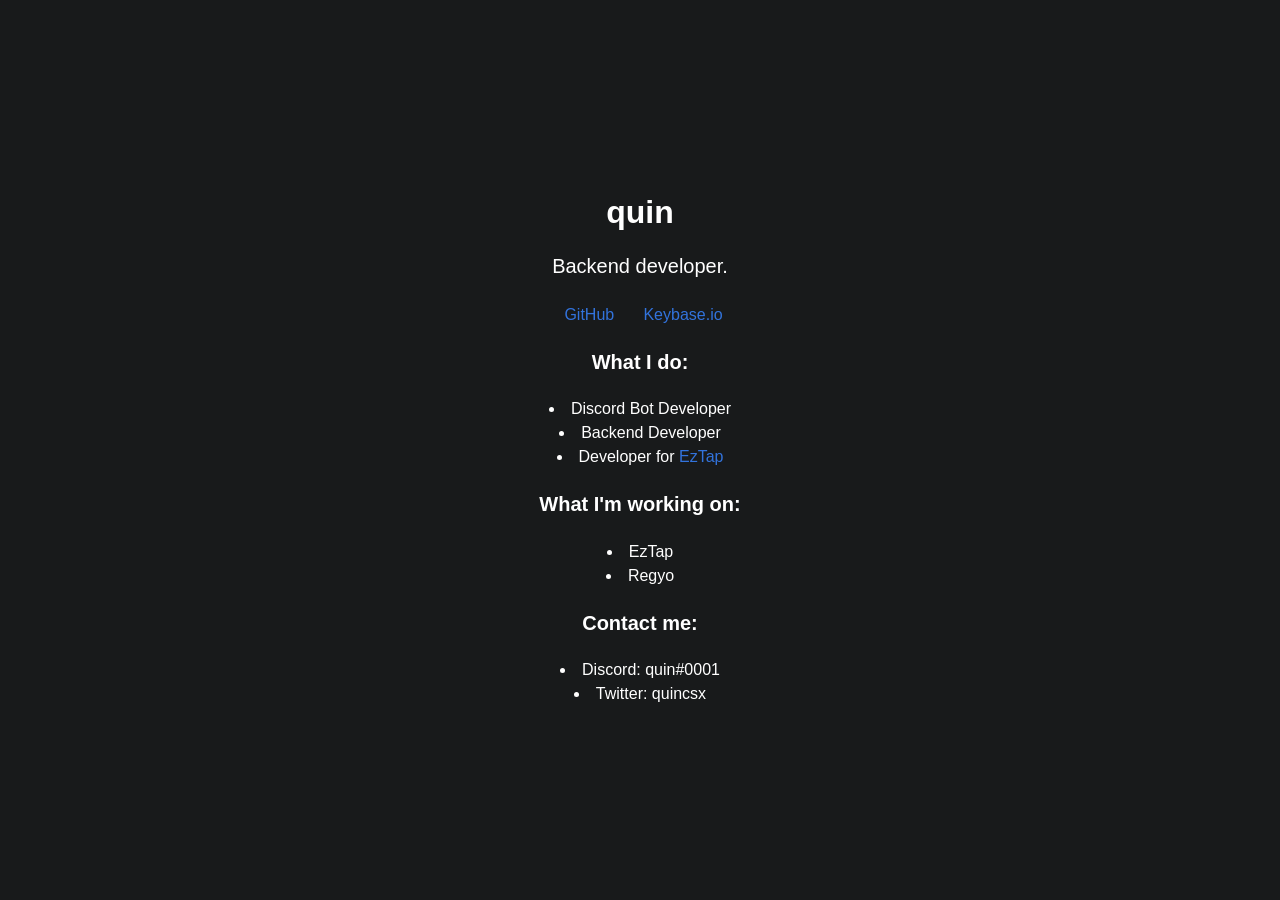
==== index.html @ 88051627 "Update index.html" ====
<!DOCTYPE html>
<html lang="en">

<head>
  <meta http-equiv="Content-Type" content="text/html; charset=UTF-8">
  <title>
    quin.codes
  </title>

  <meta name="viewport" content="width=device-width, initial-scale=1, shrink-to-fit=no">
  <meta property="og:type" content="profile">
  <meta property="og:title" content="quin">
  <meta property="og:description" content="Backend developer.">
  <meta property="og:url" content="https://quin.codes">
  <meta property="og:text1" content="Discord Bot Developer">
  <meta name="theme-color" content="#9787F0">
  <link rel="icon" href="favicon.png">
  <link rel="stylesheet" href="./style.css">
  <script src="jquery.min.js" type="text/javascript"></script>
</head>

<body>
  <audio id="bgm" src="" loop="" rythm-connected="0">

  </audio>
  <script>
    function randomIntFromInterval(min, max) {
      return Math.floor(Math.random() * (max - min + 1) + min);
    }
    function getSong(num) {
      if(num == 1) return "Boef - Habiba"
        else if (num == 2) return "scarlxrd - THE PURGE"       
          else if (num == 3) return "CORPSE - E-GIRLS ARE RUINING MY LIFE! ft. Savage Ga$p"
    }
    var song;
    let num = randomIntFromInterval(1,3);
    bgm.src = `${num}.mp3` 
    bgm.volume = 0.04;
    window.onclick = () => {
      bgm.play();
      let song = getSong(num);
      $(".test h3").html("Currently listening to: " + song);
    }

    msg = "quin.codes ";
    position = 0;

    function scrolltitle() {
      document.title = msg.substring(position, msg.length) + msg.substring(0, position);
      position++;
      if (position > msg.length) position = 0
      window.setTimeout("scrolltitle()", 250);
    }
    scrolltitle();
  </script>
  <section class="hero is-fullheight">
    <div class="hero-body">
      <div class="container has-text-left" style="padding-bottom: -0xFFFFFFFF;">
        <center>
          <h1 class="title">
            quin
          </h1>
          <h3 class="subtitle" style="padding-top: 20px;">
            Backend developer.
          </h3>
          <h4>
            &nbsp;
            <a class="linksubtitle" href="https://github.com/quincs">
              <span>
                <i class="fab fa-github-alt"></i>
              </span>
              <span style="padding-left: 7px">GitHub</span>
            </a>
            &nbsp;
            <!--<a class="linksubtitle" href="https://twitter.com/intent/follow?screen_name=quincs">
              <span>
                <i class="fab fa-twitter"></i>
              </span>
              <span style="padding-left: 7px">Twitter</span>
            </a>-->
            &nbsp;
            <a class="linksubtitle" href="https://keybase.io/quincs">
              <span>
                <i class="fas fa-key"></i>
              </span>
              <span style="padding-left: 7px">Keybase.io</span>
            </a>
            &nbsp;
          </h4>
          <br>
          <h2 class="title is-size-5">
            What I do:
          </h2>
          <li>
            Discord Bot Developer
          </li>
          <li>
            Backend Developer
          </li>
          <li>Developer for
            <a class="linktext" href="https://damiandw2003.gitbook.io/eztap-lua-docs/">EzTap</a>
          </li>
          <br>
          <h2 class="title is-size-5">
            What I'm working on:
          </h2>
          <li>
            EzTap
          </li>
          <li>
            Regyo
          </li>
          <br>
          <h2 class="title is-size-5">
            Contact me:
          </h2>
          <li>
            Discord: quin#0001
          </li>
          <li>
            Twitter: quincsx
          </li>
        </center>
      </div>
    </div>
  </section>

</body>

</html>
---- style.css ----
body {
  background-color: #181a1b;
  color: #ffffff;
}

@keyframes spinAround {
  from {
    -webkit-transform: rotate(0);
    transform: rotate(0)
  }

  to {
    -webkit-transform: rotate(359deg);
    transform: rotate(359deg)
  }
}


.button {
  -webkit-touch-callout: none;
  -webkit-user-select: none;
  -moz-user-select: none;
  -ms-user-select: none;
  user-select: none
}


.content:not(:last-child),
.subtitle:not(:last-child),
.title:not(:last-child) {
  margin-bottom: 1.5rem
}

.button {
  -moz-appearance: none;
  -webkit-appearance: none;
  align-items: center;
  border: 1px solid transparent;
  border-radius: 4px;
  box-shadow: none;
  display: inline-flex;
  font-size: 1rem;
  height: 2.25em;
  justify-content: flex-start;
  line-height: 1.5;
  padding-bottom: calc(.375em - 1px);
  padding-left: calc(.625em - 1px);
  padding-right: calc(.625em - 1px);
  padding-top: calc(.375em - 1px);
  position: relative;
  vertical-align: top
}

.button:active,
.button:focus {
  outline: 0
}


/*! minireset.css v0.0.3 | MIT License | github.com/jgthms/minireset.css */


body,
h1,
h2,
h3,
h4,
html,
li {
  margin: 0;
  padding: 0
}

h1,
h2,
h3,
h4 {
  font-size: 100%;
  font-weight: 400
}

button {
  margin: 0
}

html {
  box-sizing: border-box
}

*,
::after,
::before {
  box-sizing: inherit
}

html {
  background-color: #fff;
  font-size: 16px;
  -moz-osx-font-smoothing: grayscale;
  -webkit-font-smoothing: antialiased;
  min-width: 300px;
  overflow-x: hidden;
  overflow-y: scroll;
  text-rendering: optimizeLegibility;
  -webkit-text-size-adjust: 100%;
  -moz-text-size-adjust: 100%;
  -ms-text-size-adjust: 100%;
  text-size-adjust: 100%
}


section {
  display: block
}

body,
button {
  font-family: BlinkMacSystemFont, -apple-system, "Segoe UI", Roboto, Oxygen, Ubuntu, Cantarell, "Fira Sans", "Droid Sans", "Helvetica Neue", Helvetica, Arial, sans-serif
}

body {
  color: #ffffff;
  font-size: 1rem;
  font-weight: 400;
  line-height: 1.5
}

a {
  color: #3273dc;
  cursor: pointer;
  text-decoration: none
}

a:hover {
  color: #363636
}

span {
  font-style: inherit;
  font-weight: inherit
}

.is-size-5 {
  font-size: 1.25rem !important
}

.has-text-left {
  text-align: left !important
}

.button {
  background-color: #fff;
  border-color: #dbdbdb;
  border-width: 1px;
  color: #363636;
  cursor: pointer;
  justify-content: center;
  padding-bottom: calc(.375em - 1px);
  padding-left: .75em;
  padding-right: .75em;
  padding-top: calc(.375em - 1px);
  text-align: center;
  white-space: nowrap
}

.button .icon {
  height: 1.5em;
  width: 1.5em
}

.button .icon:first-child:not(:last-child) {
  margin-left: calc(-.375em - 1px);
  margin-right: .1875em
}

.button .icon:last-child:not(:first-child) {
  margin-left: .1875em;
  margin-right: calc(-.375em - 1px)
}

.button .icon:first-child:last-child {
  margin-left: calc(-.375em - 1px);
  margin-right: calc(-.375em - 1px)
}


.button:hover {
  border-color: #b5b5b5;
  color: #363636
}


.button:focus {
  border-color: #3273dc;
  color: #363636
}


.button:focus:not(:active) {
  box-shadow: 0 0 0 .125em rgba(50, 115, 220, .25)
}


.button:active {
  border-color: #4a4a4a;
  color: #363636
}

.container {
  margin: 0 auto;
  position: relative
}

@media screen and (min-width:1088px) {
  .container {
    max-width: 960px;
    width: 960px
  }
}

@media screen and (min-width:1280px) {
  .container {
    max-width: 1152px;
    width: 1152px
  }
}

@media screen and (min-width:1472px) {
  .container {
    max-width: 1344px;
    width: 1344px
  }
}

.content li+li {
  margin-top: .25em
}

.content h1,
.content h2,
.content h3,
.content h4 {
  color: #363636;
  font-weight: 600;
  line-height: 1.125
}

.content h1 {
  font-size: 2em;
  margin-bottom: .5em
}

.content h1:not(:first-child) {
  margin-top: 1em
}

.content h2 {
  font-size: 1.75em;
  margin-bottom: .5714em
}

.content h2:not(:first-child) {
  margin-top: 1.1428em
}

.content h3 {
  font-size: 1.5em;
  margin-bottom: .6666em
}

.content h3:not(:first-child) {
  margin-top: 1.3333em
}

.content h4 {
  font-size: 1.25em;
  margin-bottom: .8em
}

.icon {
  align-items: center;
  display: inline-flex;
  justify-content: center;
  height: 1.5rem;
  width: 1.5rem
}

.subtitle,
.title {
  word-break: break-word
}


.subtitle span,
.title span {
  font-weight: inherit
}

.title {
  color: #ffffff;
  font-size: 2rem;
  font-weight: 600;
  line-height: 1.125
}

.title:not(.is-spaced)+.subtitle {
  margin-top: -1.25rem
}

.subtitle {
  color: #ffffff;
  font-size: 1.25rem;
  font-weight: 400;
  line-height: 1.25
}

.subtitle:not(.is-spaced)+.title {
  margin-top: -1.25rem
}

.hero {
  align-items: stretch;
  display: flex;
  flex-direction: column;
  justify-content: space-between
}

.hero.is-fullheight .hero-body {
  align-items: center;
  display: flex
}

.hero.is-fullheight .hero-body>.container {
  flex-grow: 1;
  flex-shrink: 1
}

.hero.is-fullheight {
  min-height: 100vh
}

.hero-body {
  flex-grow: 1;
  flex-shrink: 0;
  padding: 3rem 1.5rem
}

.section {
  padding: 3rem 1.5rem
}
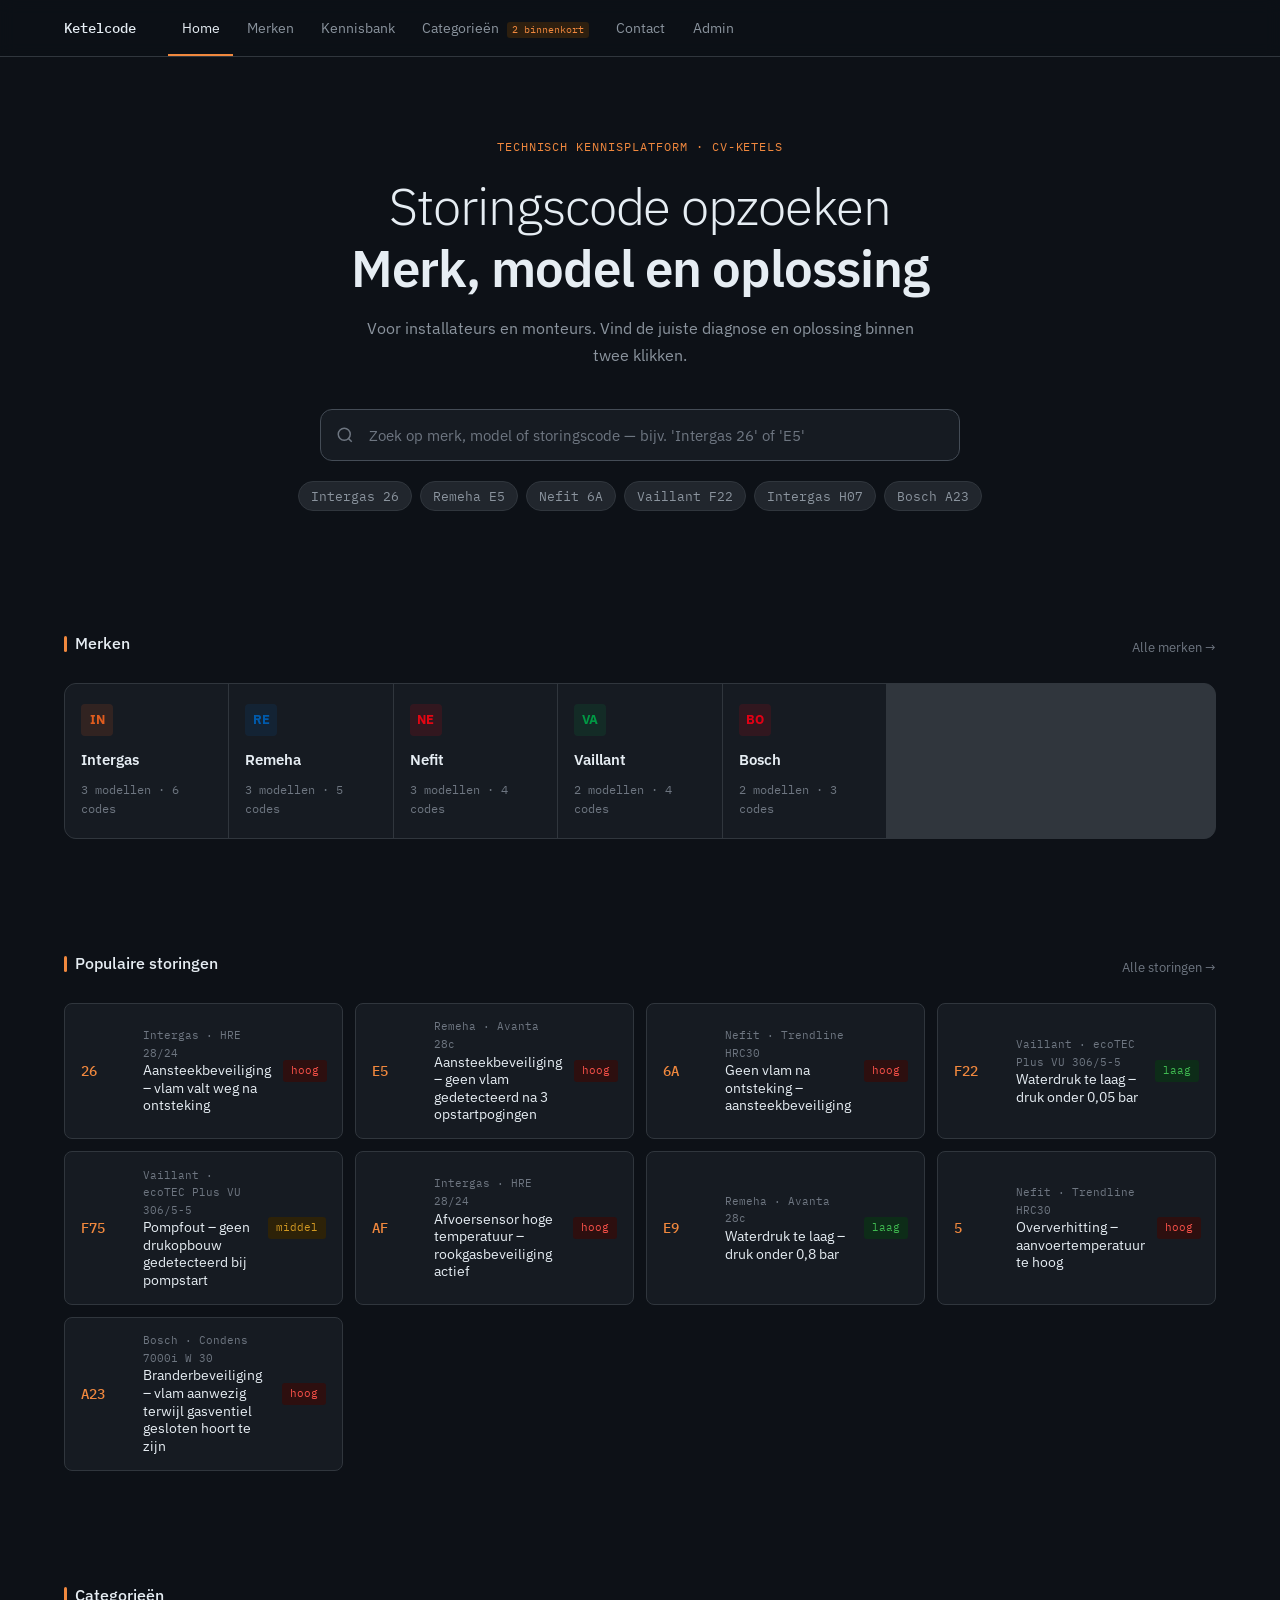
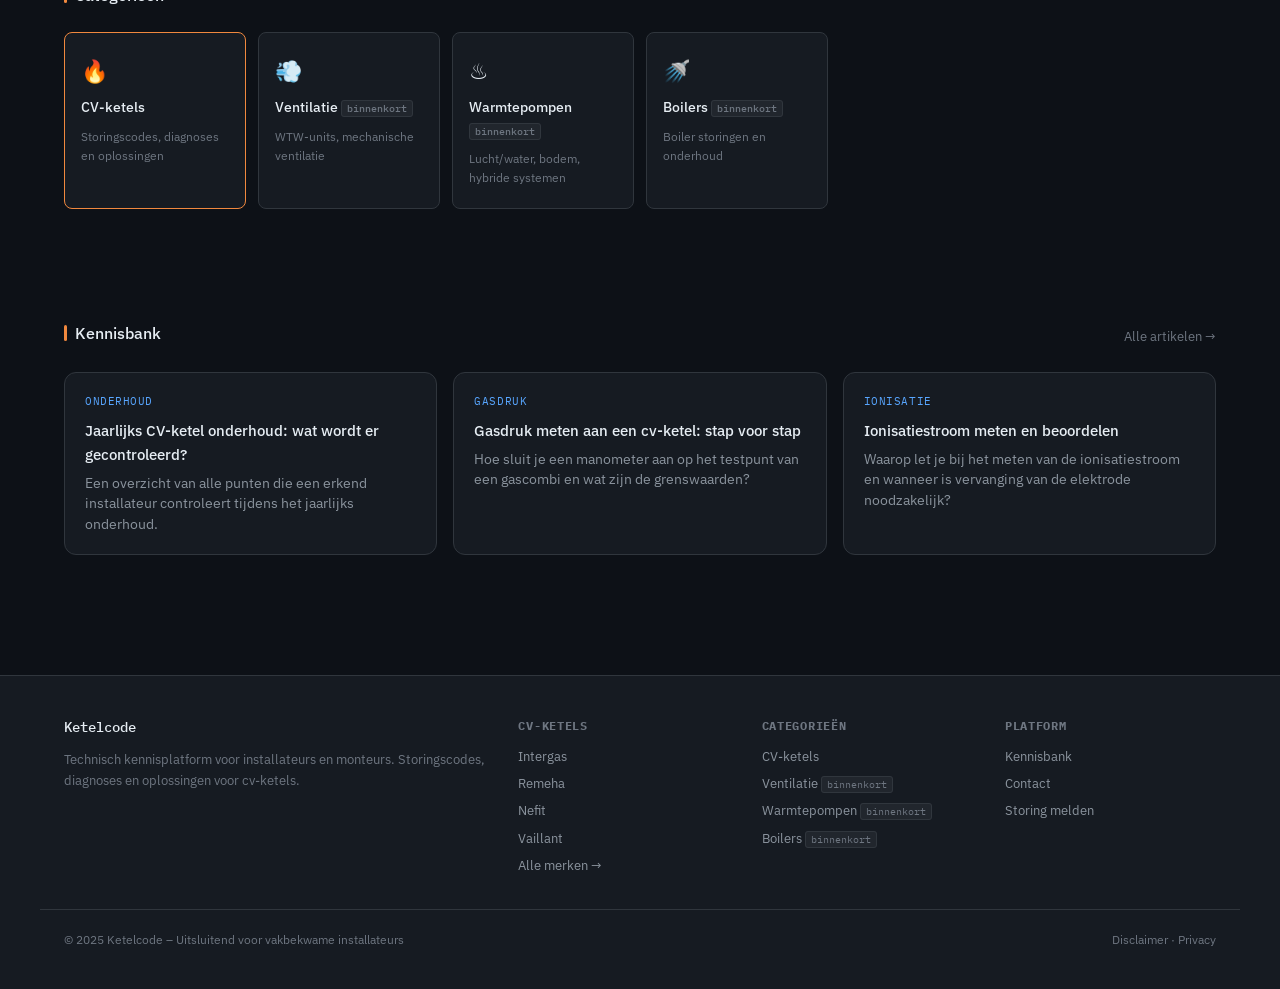
==== commit 30898f5b: "restart" ====
--- a/index.html
+++ b/index.html
@@ -1,130 +1,338 @@
 <!DOCTYPE html>
-<html lang="en">
-
+<html lang="nl">
 <head>
-  <meta http-equiv="Content-Type" content="text/html; charset=UTF-8">
-  <title>
-    quin.codes
-  </title>
-
-  <meta name="viewport" content="width=device-width, initial-scale=1, shrink-to-fit=no">
-  <meta property="og:type" content="profile">
-  <meta property="og:title" content="quin">
-  <meta property="og:description" content="Backend developer.">
-  <meta property="og:url" content="https://quin.codes">
-  <meta property="og:text1" content="Discord Bot Developer">
-  <meta name="theme-color" content="#9787F0">
-  <link rel="icon" href="favicon.png">
-  <link rel="stylesheet" href="./style.css">
-  <script src="jquery.min.js" type="text/javascript"></script>
+<meta charset="UTF-8">
+<meta name="viewport" content="width=device-width, initial-scale=1.0">
+<title>Ketelcode – Technisch Kennisplatform voor Installateurs</title>
+<meta name="description" content="Professioneel kennisplatform voor cv-ketel storingscodes. Zoek per merk, model en storingscode. Voor installateurs en monteurs.">
+<link rel="preconnect" href="https://fonts.googleapis.com">
+<link rel="stylesheet" href="https://fonts.googleapis.com/css2?family=IBM+Plex+Mono:wght@400;500&family=IBM+Plex+Sans:wght@300;400;500;600&display=swap">
+<link rel="stylesheet" href="assets/css/ketelcode.css">
 </head>
-
 <body>
-  <audio id="bgm" src="" loop="" rythm-connected="0">
-
-  </audio>
-  <script>
-    function randomIntFromInterval(min, max) {
-      return Math.floor(Math.random() * (max - min + 1) + min);
-    }
-    function getSong(num) {
-      if(num == 1) return "Boef - Habiba"
-        else if (num == 2) return "scarlxrd - THE PURGE"       
-          else if (num == 3) return "CORPSE - E-GIRLS ARE RUINING MY LIFE! ft. Savage Ga$p"
-    }
-    var song;
-    let num = randomIntFromInterval(1,3);
-    bgm.src = `${num}.mp3` 
-    bgm.volume = 0.04;
-    window.onclick = () => {
-      bgm.play();
-      let song = getSong(num);
-      $(".test h3").html("Currently listening to: " + song);
-    }
-
-    msg = "quin.codes ";
-    position = 0;
-
-    function scrolltitle() {
-      document.title = msg.substring(position, msg.length) + msg.substring(0, position);
-      position++;
-      if (position > msg.length) position = 0
-      window.setTimeout("scrolltitle()", 250);
-    }
-    scrolltitle();
-  </script>
-  <section class="hero is-fullheight">
-    <div class="hero-body">
-      <div class="container has-text-left" style="padding-bottom: -0xFFFFFFFF;">
-        <center>
-          <h1 class="title">
-            quin
-          </h1>
-          <h3 class="subtitle" style="padding-top: 20px;">
-            Backend developer.
-          </h3>
-          <h4>
-            &nbsp;
-            <a class="linksubtitle" href="https://github.com/quincs">
-              <span>
-                <i class="fab fa-github-alt"></i>
-              </span>
-              <span style="padding-left: 7px">GitHub</span>
-            </a>
-            &nbsp;
-            <!--<a class="linksubtitle" href="https://twitter.com/intent/follow?screen_name=quincs">
-              <span>
-                <i class="fab fa-twitter"></i>
-              </span>
-              <span style="padding-left: 7px">Twitter</span>
-            </a>-->
-            &nbsp;
-            <a class="linksubtitle" href="https://keybase.io/quincs">
-              <span>
-                <i class="fas fa-key"></i>
-              </span>
-              <span style="padding-left: 7px">Keybase.io</span>
-            </a>
-            &nbsp;
-          </h4>
-          <br>
-          <h2 class="title is-size-5">
-            What I do:
-          </h2>
-          <li>
-            Discord Bot Developer
-          </li>
-          <li>
-            Backend Developer
-          </li>
-          <li>Developer for
-            <a class="linktext" href="https://damiandw2003.gitbook.io/eztap-lua-docs/">EzTap</a>
-          </li>
-          <br>
-          <h2 class="title is-size-5">
-            What I'm working on:
-          </h2>
-          <li>
-            EzTap
-          </li>
-          <li>
-            Regyo
-          </li>
-          <br>
-          <h2 class="title is-size-5">
-            Contact me:
-          </h2>
-          <li>
-            Discord: quin#0001
-          </li>
-          <li>
-            Twitter: quincsx
-          </li>
-        </center>
-      </div>
-    </div>
-  </section>
-
+
+<!-- NAV -->
+<nav>
+  <div class="nav-inner">
+    <div class="logo" onclick="showPage('home')">Ketelcode</div>
+    <ul class="nav-links">
+      <li><a href="#" class="active" id="nav-home" onclick="showPage('home');return false;">Home</a></li>
+      <li><a href="#" id="nav-merken" onclick="showPage('merken');return false;">Merken</a></li>
+      <li><a href="#" id="nav-kennisbank" onclick="showPage('kennisbank');return false;">Kennisbank</a></li>
+      <li>
+        <button onclick="alert('Categorieën: CV-ketels (actief). Ventilatie en warmtepompen volgen.')">
+          Categorieën <span class="nav-badge">2 binnenkort</span>
+        </button>
+      </li>
+      <li><a href="#" id="nav-contact" onclick="showPage('contact');return false;">Contact</a></li>
+      <li><a href="admin/index.html" target="_blank" rel="noopener">Admin</a></li>
+    </ul>
+  </div>
+</nav>
+
+<!-- ═══════════════════════════════════════
+     PAGE: HOME
+═══════════════════════════════════════ -->
+<div id="page-home" class="page active">
+
+  <div class="hero">
+    <div class="hero-eyebrow">Technisch kennisplatform · CV-ketels</div>
+    <h1>Storingscode opzoeken<br><strong>Merk, model en oplossing</strong></h1>
+    <p class="hero-sub">Voor installateurs en monteurs. Vind de juiste diagnose en oplossing binnen twee klikken.</p>
+
+    <div class="search-bar-wrap">
+      <svg class="search-icon" width="18" height="18" fill="none" stroke="currentColor" stroke-width="2" viewBox="0 0 24 24"><circle cx="11" cy="11" r="8"/><path d="m21 21-4.35-4.35"/></svg>
+      <input id="hero-search" class="search-bar" type="search" placeholder="Zoek op merk, model of storingscode — bijv. 'Intergas 26' of 'E5'" autocomplete="off" oninput="handleSearch(this.value)" onfocus="handleSearch(this.value)">
+      <div class="search-results" id="search-results"></div>
+    </div>
+
+    <div class="quick-tags">
+      <span class="quick-tag" onclick="openStoring('intergas','hre28','26')">Intergas 26</span>
+      <span class="quick-tag" onclick="openStoring('remeha','avanta','e5')">Remeha E5</span>
+      <span class="quick-tag" onclick="openStoring('nefit','trendline','6a')">Nefit 6A</span>
+      <span class="quick-tag" onclick="openStoring('vaillant','ecotec-plus','f22')">Vaillant F22</span>
+      <span class="quick-tag" onclick="openStoring('intergas','hre28','h07')">Intergas H07</span>
+      <span class="quick-tag" onclick="openStoring('bosch','condens7000','a23')">Bosch A23</span>
+    </div>
+  </div>
+
+  <div class="container">
+
+    <div class="section">
+      <div class="section-header">
+        <div class="section-title">Merken</div>
+        <span class="section-link" onclick="showPage('merken')">Alle merken →</span>
+      </div>
+      <div class="brand-grid" id="home-brand-grid"></div>
+    </div>
+
+    <div class="section">
+      <div class="section-header">
+        <div class="section-title">Populaire storingen</div>
+        <span class="section-link" onclick="showPage('merken')">Alle storingen →</span>
+      </div>
+      <div class="popular-grid" id="popular-grid"></div>
+    </div>
+
+    <div class="section">
+      <div class="section-header">
+        <div class="section-title">Categorieën</div>
+      </div>
+      <div class="cat-grid">
+        <div class="cat-card active" onclick="showPage('merken')">
+          <div class="cat-icon">🔥</div>
+          <div class="cat-name">CV-ketels</div>
+          <div class="cat-desc">Storingscodes, diagnoses en oplossingen</div>
+        </div>
+        <div class="cat-card">
+          <div class="cat-icon">💨</div>
+          <div class="cat-name">Ventilatie <span class="soon-badge">binnenkort</span></div>
+          <div class="cat-desc">WTW-units, mechanische ventilatie</div>
+        </div>
+        <div class="cat-card">
+          <div class="cat-icon">♨️</div>
+          <div class="cat-name">Warmtepompen <span class="soon-badge">binnenkort</span></div>
+          <div class="cat-desc">Lucht/water, bodem, hybride systemen</div>
+        </div>
+        <div class="cat-card">
+          <div class="cat-icon">🚿</div>
+          <div class="cat-name">Boilers <span class="soon-badge">binnenkort</span></div>
+          <div class="cat-desc">Boiler storingen en onderhoud</div>
+        </div>
+      </div>
+    </div>
+
+    <div class="section">
+      <div class="section-header">
+        <div class="section-title">Kennisbank</div>
+        <span class="section-link" onclick="showPage('kennisbank')">Alle artikelen →</span>
+      </div>
+      <div class="kb-grid" id="home-kb-preview"></div>
+    </div>
+
+  </div>
+</div>
+
+<!-- ═══════════════════════════════════════
+     PAGE: MERKEN OVERZICHT
+═══════════════════════════════════════ -->
+<div id="page-merken" class="page">
+  <div class="page-header">
+    <div class="container">
+      <div class="breadcrumb">
+        <span onclick="showPage('home')">Home</span>
+        <span class="sep">›</span>
+        <span class="current">Merken</span>
+      </div>
+      <h1>CV-ketel merken</h1>
+      <p>Selecteer een merk om modellen en storingscodes te bekijken.</p>
+    </div>
+  </div>
+  <div class="container">
+    <div class="section">
+      <div class="brand-grid" id="merken-brand-grid"></div>
+    </div>
+  </div>
+</div>
+
+<!-- ═══════════════════════════════════════
+     PAGE: MERK
+═══════════════════════════════════════ -->
+<div id="page-merk" class="page">
+  <div class="page-header">
+    <div class="container">
+      <div class="breadcrumb" id="merk-breadcrumb"></div>
+      <h1 id="merk-title"></h1>
+      <p id="merk-desc"></p>
+    </div>
+  </div>
+  <div class="container">
+    <div class="section">
+      <div class="section-header">
+        <div class="section-title">Modellen</div>
+      </div>
+      <div class="models-grid" id="models-grid"></div>
+    </div>
+    <div class="section">
+      <div class="section-header">
+        <div class="section-title">Alle storingen – <span id="merk-name-inline"></span></div>
+      </div>
+      <input class="table-search" type="search" id="merk-table-search" placeholder="Filter op code of beschrijving…" oninput="filterMerkTable(this.value)">
+      <div class="table-wrap">
+        <table class="storingen-table" id="merk-table">
+          <thead>
+            <tr>
+              <th>Code</th>
+              <th>Model</th>
+              <th>Beschrijving</th>
+              <th>Ernst</th>
+            </tr>
+          </thead>
+          <tbody id="merk-table-body"></tbody>
+        </table>
+      </div>
+    </div>
+  </div>
+</div>
+
+<!-- ═══════════════════════════════════════
+     PAGE: MODEL
+═══════════════════════════════════════ -->
+<div id="page-model" class="page">
+  <div class="page-header">
+    <div class="container">
+      <div class="breadcrumb" id="model-breadcrumb"></div>
+      <h1 id="model-title"></h1>
+      <p id="model-desc"></p>
+    </div>
+  </div>
+  <div class="container">
+    <div class="section">
+      <div class="filter-bar" id="model-filter-bar">
+        <button class="filter-btn active" onclick="filterModel('alle',this)">Alle</button>
+        <button class="filter-btn" onclick="filterModel('hoog',this)">🔴 Hoog</button>
+        <button class="filter-btn" onclick="filterModel('middel',this)">🟡 Middel</button>
+        <button class="filter-btn" onclick="filterModel('laag',this)">🟢 Laag</button>
+      </div>
+      <div class="table-wrap">
+        <table class="storingen-table" id="model-table">
+          <thead>
+            <tr>
+              <th>Code</th>
+              <th>Beschrijving</th>
+              <th>Ernst</th>
+              <th></th>
+            </tr>
+          </thead>
+          <tbody id="model-table-body"></tbody>
+        </table>
+      </div>
+    </div>
+  </div>
+</div>
+
+<!-- ═══════════════════════════════════════
+     PAGE: STORING DETAIL
+═══════════════════════════════════════ -->
+<div id="page-storing" class="page">
+  <div class="storing-header">
+    <div class="container--narrow">
+      <div class="breadcrumb" id="storing-breadcrumb"></div>
+      <div class="storing-title-row">
+        <div class="storing-code-big" id="storing-code-display"></div>
+        <div class="storing-title-info">
+          <h1 id="storing-h1"></h1>
+          <div class="storing-meta-row" id="storing-meta-row"></div>
+        </div>
+      </div>
+    </div>
+  </div>
+
+  <div class="container--narrow" style="padding-top:2.5rem; padding-bottom:4rem;">
+    <div id="storing-body"></div>
+  </div>
+</div>
+
+<!-- ═══════════════════════════════════════
+     PAGE: KENNISBANK
+═══════════════════════════════════════ -->
+<div id="page-kennisbank" class="page">
+  <div class="page-header">
+    <div class="container">
+      <div class="breadcrumb">
+        <span onclick="showPage('home')">Home</span>
+        <span class="sep">›</span>
+        <span class="current">Kennisbank</span>
+      </div>
+      <h1>Kennisbank</h1>
+      <p>Technische artikelen, onderhoudstips en achtergrondinfo voor installateurs.</p>
+    </div>
+  </div>
+  <div class="container">
+    <div class="section">
+      <div class="kb-grid" id="kennisbank-grid"></div>
+    </div>
+  </div>
+</div>
+
+<!-- ═══════════════════════════════════════
+     PAGE: CONTACT
+═══════════════════════════════════════ -->
+<div id="page-contact" class="page">
+  <div class="page-header">
+    <div class="container">
+      <div class="breadcrumb">
+        <span onclick="showPage('home')">Home</span>
+        <span class="sep">›</span>
+        <span class="current">Contact</span>
+      </div>
+      <h1>Contact</h1>
+      <p>Feedback, foutmeldingen of een ontbrekende storing doorgeven?</p>
+    </div>
+  </div>
+  <div class="container">
+    <div class="section">
+      <div class="info-grid" style="max-width:700px">
+        <div class="info-block">
+          <div class="info-block-title"><span class="dot dot-blue"></span>Storing melden of aanvullen</div>
+          <p style="font-size:14px;color:var(--c-text2);line-height:1.6">Staat uw merk, model of storingscode er nog niet bij? Stuur ons de details en we voegen het toe aan de database.</p>
+          <p style="font-size:13px;color:var(--c-text3);margin-top:0.75rem;font-family:var(--font-mono)">info@ketelcode.nl</p>
+        </div>
+        <div class="info-block">
+          <div class="info-block-title"><span class="dot dot-amber"></span>Fout gevonden?</div>
+          <p style="font-size:14px;color:var(--c-text2);line-height:1.6">Klopt een oorzaak of oplossing niet? Meld het via onderstaand e-mailadres met de storingscode en het correcte advies.</p>
+          <p style="font-size:13px;color:var(--c-text3);margin-top:0.75rem;font-family:var(--font-mono)">redactie@ketelcode.nl</p>
+        </div>
+        <div class="info-block" style="grid-column:1/-1">
+          <div class="info-block-title"><span class="dot dot-accent"></span>Disclaimer</div>
+          <p style="font-size:13.5px;color:var(--c-text2);line-height:1.6">De informatie op dit platform is bedoeld als technische ondersteuning voor vakbekwame installateurs. Aan de inhoud kunnen geen rechten worden ontleend. Werkzaamheden aan gastoestellen mogen uitsluitend worden uitgevoerd door gecertificeerde installateurs.</p>
+        </div>
+      </div>
+    </div>
+  </div>
+</div>
+
+<!-- FOOTER -->
+<footer>
+  <div class="footer-inner">
+    <div>
+      <div class="footer-logo">Ketelcode</div>
+      <p class="footer-desc">Technisch kennisplatform voor installateurs en monteurs. Storingscodes, diagnoses en oplossingen voor cv-ketels.</p>
+    </div>
+    <div class="footer-col">
+      <h4>CV-Ketels</h4>
+      <ul>
+        <li onclick="openMerk('intergas')">Intergas</li>
+        <li onclick="openMerk('remeha')">Remeha</li>
+        <li onclick="openMerk('nefit')">Nefit</li>
+        <li onclick="openMerk('vaillant')">Vaillant</li>
+        <li onclick="showPage('merken')">Alle merken →</li>
+      </ul>
+    </div>
+    <div class="footer-col">
+      <h4>Categorieën</h4>
+      <ul>
+        <li onclick="showPage('merken')">CV-ketels</li>
+        <li>Ventilatie <span class="soon-badge">binnenkort</span></li>
+        <li>Warmtepompen <span class="soon-badge">binnenkort</span></li>
+        <li>Boilers <span class="soon-badge">binnenkort</span></li>
+      </ul>
+    </div>
+    <div class="footer-col">
+      <h4>Platform</h4>
+      <ul>
+        <li onclick="showPage('kennisbank')">Kennisbank</li>
+        <li onclick="showPage('contact')">Contact</li>
+        <li onclick="showPage('contact')">Storing melden</li>
+      </ul>
+    </div>
+  </div>
+  <div class="footer-bottom">
+    <span>© 2025 Ketelcode – Uitsluitend voor vakbekwame installateurs</span>
+    <span>Disclaimer · Privacy</span>
+  </div>
+</footer>
+
+<script src="assets/js/ketelcode.js"></script>
 </body>
-
 </html>
--- a/assets/css/ketelcode.css
+++ b/assets/css/ketelcode.css
@@ -0,0 +1,790 @@
+*, *::before, *::after { box-sizing: border-box; margin: 0; padding: 0; }
+
+:root {
+  --c-bg: #0d1117;
+  --c-bg2: #161b22;
+  --c-bg3: #21262d;
+  --c-border: #30363d;
+  --c-border2: #444c56;
+  --c-text: #e6edf3;
+  --c-text2: #8b949e;
+  --c-text3: #6e7681;
+  --c-accent: #f0883e;
+  --c-accent-dim: #2d1f0f;
+  --c-blue: #58a6ff;
+  --c-blue-dim: #0d2240;
+  --c-green: #3fb950;
+  --c-green-dim: #0d2c18;
+  --c-red: #f85149;
+  --c-red-dim: #2d0f0f;
+  --c-amber: #d29922;
+  --c-amber-dim: #2d2208;
+  --font-sans: 'IBM Plex Sans', system-ui, sans-serif;
+  --font-mono: 'IBM Plex Mono', 'Courier New', monospace;
+  --radius-sm: 4px;
+  --radius-md: 8px;
+  --radius-lg: 12px;
+}
+
+html { scroll-behavior: smooth; }
+
+body {
+  font-family: var(--font-sans);
+  background: var(--c-bg);
+  color: var(--c-text);
+  font-size: 15px;
+  line-height: 1.6;
+  min-height: 100vh;
+}
+
+a { color: var(--c-blue); text-decoration: none; }
+a:hover { text-decoration: underline; }
+
+/* ── NAV ── */
+nav {
+  position: sticky;
+  top: 0;
+  z-index: 100;
+  background: rgba(13,17,23,0.92);
+  backdrop-filter: blur(8px);
+  border-bottom: 1px solid var(--c-border);
+}
+.nav-inner {
+  max-width: 1200px;
+  margin: 0 auto;
+  padding: 0 1.5rem;
+  height: 56px;
+  display: flex;
+  align-items: center;
+  gap: 2rem;
+}
+.logo {
+  font-family: var(--font-mono);
+  font-size: 14px;
+  font-weight: 500;
+  color: var(--c-text);
+  white-space: nowrap;
+  cursor: pointer;
+}
+.logo span { color: var(--c-accent); }
+.nav-links {
+  display: flex;
+  gap: 0;
+  list-style: none;
+  flex: 1;
+}
+.nav-links li a, .nav-links li button {
+  display: block;
+  padding: 0 0.85rem;
+  height: 56px;
+  line-height: 56px;
+  font-size: 13.5px;
+  color: var(--c-text2);
+  background: none;
+  border: none;
+  cursor: pointer;
+  font-family: var(--font-sans);
+  white-space: nowrap;
+  transition: color 0.15s;
+}
+.nav-links li a:hover, .nav-links li button:hover,
+.nav-links li a.active { color: var(--c-text); text-decoration: none; }
+.nav-links li a.active { border-bottom: 2px solid var(--c-accent); }
+.nav-badge {
+  display: inline-block;
+  font-size: 10px;
+  background: var(--c-accent-dim);
+  color: var(--c-accent);
+  border-radius: 3px;
+  padding: 1px 5px;
+  margin-left: 5px;
+  vertical-align: middle;
+  font-family: var(--font-mono);
+  line-height: 1.4;
+}
+
+/* ── PAGES ── */
+.page { display: none; }
+.page.active { display: block; }
+
+/* ── LAYOUT ── */
+.container { max-width: 1200px; margin: 0 auto; padding: 0 1.5rem; }
+.container--narrow { max-width: 860px; margin: 0 auto; padding: 0 1.5rem; }
+
+/* ── HERO ── */
+.hero {
+  padding: 5rem 1.5rem 4rem;
+  max-width: 1200px;
+  margin: 0 auto;
+  text-align: center;
+}
+.hero-eyebrow {
+  font-family: var(--font-mono);
+  font-size: 12px;
+  color: var(--c-accent);
+  letter-spacing: 0.08em;
+  text-transform: uppercase;
+  margin-bottom: 1.25rem;
+}
+.hero h1 {
+  font-size: clamp(2rem, 5vw, 3.2rem);
+  font-weight: 300;
+  line-height: 1.2;
+  color: var(--c-text);
+  margin-bottom: 1rem;
+  letter-spacing: -0.02em;
+}
+.hero h1 strong { font-weight: 600; color: var(--c-text); }
+.hero-sub {
+  font-size: 16px;
+  color: var(--c-text2);
+  max-width: 560px;
+  margin: 0 auto 2.5rem;
+  line-height: 1.7;
+}
+
+/* ── SEARCH ── */
+.search-bar-wrap {
+  max-width: 640px;
+  margin: 0 auto;
+  position: relative;
+}
+.search-bar {
+  width: 100%;
+  padding: 0 1.25rem 0 3rem;
+  height: 52px;
+  background: var(--c-bg2);
+  border: 1px solid var(--c-border2);
+  border-radius: var(--radius-lg);
+  font-size: 15px;
+  color: var(--c-text);
+  font-family: var(--font-sans);
+  outline: none;
+  transition: border-color 0.15s;
+  appearance: none;
+  -webkit-appearance: none;
+  -moz-appearance: none;
+  box-shadow: none;
+  background-clip: padding-box;
+}
+.search-bar::-webkit-search-decoration,
+.search-bar::-webkit-search-cancel-button,
+.search-bar::-webkit-search-results-button,
+.search-bar::-webkit-search-results-decoration {
+  -webkit-appearance: none;
+}
+.search-bar::placeholder { color: var(--c-text3); }
+.search-bar:focus { border-color: var(--c-accent); }
+.search-icon {
+  position: absolute;
+  left: 1rem;
+  top: 50%;
+  transform: translateY(-50%);
+  color: var(--c-text3);
+  pointer-events: none;
+}
+.search-results {
+  position: absolute;
+  top: calc(100% + 6px);
+  left: 0;
+  right: 0;
+  background: var(--c-bg2);
+  border: 1px solid var(--c-border2);
+  border-radius: var(--radius-md);
+  z-index: 50;
+  max-height: 360px;
+  overflow-y: auto;
+  display: none;
+}
+.search-results.open { display: block; }
+.search-result-item {
+  padding: 0.7rem 1rem;
+  cursor: pointer;
+  border-bottom: 1px solid var(--c-border);
+  display: flex;
+  align-items: center;
+  gap: 0.75rem;
+  transition: background 0.1s;
+}
+.search-result-item:last-child { border-bottom: none; }
+.search-result-item:hover { background: var(--c-bg3); }
+.sr-code {
+  font-family: var(--font-mono);
+  font-size: 12px;
+  background: var(--c-accent-dim);
+  color: var(--c-accent);
+  padding: 2px 7px;
+  border-radius: 3px;
+  white-space: nowrap;
+}
+.sr-label { font-size: 13.5px; color: var(--c-text); }
+.sr-meta { font-size: 12px; color: var(--c-text3); margin-left: auto; white-space: nowrap; }
+
+/* ── QUICK TAGS ── */
+.quick-tags {
+  display: flex;
+  flex-wrap: wrap;
+  gap: 0.5rem;
+  justify-content: center;
+  margin-top: 1.25rem;
+}
+.quick-tag {
+  font-size: 12.5px;
+  background: var(--c-bg3);
+  border: 1px solid var(--c-border);
+  color: var(--c-text2);
+  padding: 4px 12px;
+  border-radius: 20px;
+  cursor: pointer;
+  transition: all 0.15s;
+  font-family: var(--font-mono);
+}
+.quick-tag:hover { border-color: var(--c-accent); color: var(--c-accent); }
+
+/* ── SECTION ── */
+.section { padding: 3.5rem 0; }
+.section-header {
+  display: flex;
+  align-items: baseline;
+  justify-content: space-between;
+  margin-bottom: 1.5rem;
+  gap: 1rem;
+}
+.section-title {
+  font-size: 16px;
+  font-weight: 500;
+  color: var(--c-text);
+  display: flex;
+  align-items: center;
+  gap: 0.5rem;
+}
+.section-title::before {
+  content: '';
+  display: inline-block;
+  width: 3px;
+  height: 16px;
+  background: var(--c-accent);
+  border-radius: 2px;
+}
+.section-link {
+  font-size: 13px;
+  color: var(--c-text3);
+  white-space: nowrap;
+  cursor: pointer;
+}
+.section-link:hover { color: var(--c-blue); text-decoration: none; }
+
+/* ── BRAND GRID ── */
+.brand-grid {
+  display: grid;
+  grid-template-columns: repeat(auto-fill, minmax(160px, 1fr));
+  gap: 1px;
+  background: var(--c-border);
+  border: 1px solid var(--c-border);
+  border-radius: var(--radius-lg);
+  overflow: hidden;
+}
+.brand-card {
+  background: var(--c-bg2);
+  padding: 1.25rem 1rem;
+  cursor: pointer;
+  transition: background 0.12s;
+  display: flex;
+  flex-direction: column;
+  gap: 0.5rem;
+}
+.brand-card:hover { background: var(--c-bg3); }
+.brand-name {
+  font-size: 15px;
+  font-weight: 600;
+  color: var(--c-text);
+}
+.brand-count {
+  font-size: 12px;
+  color: var(--c-text3);
+  font-family: var(--font-mono);
+}
+.brand-icon {
+  width: 32px;
+  height: 32px;
+  border-radius: var(--radius-sm);
+  display: flex;
+  align-items: center;
+  justify-content: center;
+  font-weight: 700;
+  font-size: 13px;
+  margin-bottom: 0.25rem;
+}
+
+/* ── STORINGEN TABLE ── */
+.storingen-table {
+  width: 100%;
+  border-collapse: collapse;
+  font-size: 14px;
+}
+.storingen-table th {
+  text-align: left;
+  padding: 0.6rem 1rem;
+  font-size: 11px;
+  font-weight: 500;
+  text-transform: uppercase;
+  letter-spacing: 0.05em;
+  color: var(--c-text3);
+  border-bottom: 1px solid var(--c-border);
+  font-family: var(--font-mono);
+}
+.storingen-table td {
+  padding: 0.8rem 1rem;
+  border-bottom: 1px solid var(--c-border);
+  vertical-align: middle;
+}
+.storingen-table tr:last-child td { border-bottom: none; }
+.storingen-table tr:hover td { background: var(--c-bg3); cursor: pointer; }
+.code-badge {
+  font-family: var(--font-mono);
+  font-size: 12px;
+  font-weight: 500;
+  background: var(--c-accent-dim);
+  color: var(--c-accent);
+  padding: 3px 8px;
+  border-radius: 4px;
+  white-space: nowrap;
+  display: inline-block;
+}
+.ernst-badge {
+  font-size: 11px;
+  font-family: var(--font-mono);
+  padding: 2px 8px;
+  border-radius: 3px;
+  white-space: nowrap;
+  display: inline-block;
+}
+.ernst-hoog { background: var(--c-red-dim); color: var(--c-red); }
+.ernst-middel { background: var(--c-amber-dim); color: var(--c-amber); }
+.ernst-laag { background: var(--c-green-dim); color: var(--c-green); }
+.table-wrap {
+  background: var(--c-bg2);
+  border: 1px solid var(--c-border);
+  border-radius: var(--radius-lg);
+  overflow: hidden;
+}
+
+/* ── STORING DETAIL ── */
+.storing-header {
+  background: var(--c-bg2);
+  border-bottom: 1px solid var(--c-border);
+  padding: 2.5rem 0;
+}
+.breadcrumb {
+  display: flex;
+  align-items: center;
+  gap: 0.5rem;
+  font-size: 13px;
+  color: var(--c-text3);
+  margin-bottom: 1.25rem;
+  flex-wrap: wrap;
+}
+.breadcrumb span { cursor: pointer; color: var(--c-text3); }
+.breadcrumb span:hover { color: var(--c-blue); }
+.breadcrumb .sep { color: var(--c-border2); }
+.breadcrumb .current { color: var(--c-text2); cursor: default; }
+.storing-title-row {
+  display: flex;
+  align-items: flex-start;
+  gap: 1rem;
+  flex-wrap: wrap;
+}
+.storing-code-big {
+  font-family: var(--font-mono);
+  font-size: 2.5rem;
+  font-weight: 500;
+  color: var(--c-accent);
+  line-height: 1;
+}
+.storing-title-info h1 {
+  font-size: 1.5rem;
+  font-weight: 500;
+  color: var(--c-text);
+  margin-bottom: 0.4rem;
+  line-height: 1.3;
+}
+.storing-meta-row {
+  display: flex;
+  gap: 0.75rem;
+  flex-wrap: wrap;
+  align-items: center;
+  margin-top: 0.75rem;
+}
+.meta-chip {
+  font-size: 12px;
+  color: var(--c-text3);
+  background: var(--c-bg3);
+  border: 1px solid var(--c-border);
+  padding: 3px 10px;
+  border-radius: 20px;
+  font-family: var(--font-mono);
+}
+
+/* ── INFO BLOCKS ── */
+.info-grid {
+  display: grid;
+  grid-template-columns: repeat(auto-fit, minmax(280px, 1fr));
+  gap: 1.25rem;
+  margin-top: 2rem;
+}
+.info-block {
+  background: var(--c-bg2);
+  border: 1px solid var(--c-border);
+  border-radius: var(--radius-lg);
+  padding: 1.25rem;
+}
+.info-block-title {
+  font-size: 11px;
+  font-weight: 500;
+  text-transform: uppercase;
+  letter-spacing: 0.06em;
+  color: var(--c-text3);
+  font-family: var(--font-mono);
+  margin-bottom: 0.75rem;
+  display: flex;
+  align-items: center;
+  gap: 0.5rem;
+}
+.info-block-title .dot {
+  width: 6px;
+  height: 6px;
+  border-radius: 50%;
+  flex-shrink: 0;
+}
+.dot-blue { background: var(--c-blue); }
+.dot-amber { background: var(--c-amber); }
+.dot-green { background: var(--c-green); }
+.dot-red { background: var(--c-red); }
+.dot-accent { background: var(--c-accent); }
+.info-block ul {
+  list-style: none;
+  display: flex;
+  flex-direction: column;
+  gap: 0.5rem;
+}
+.info-block ul li {
+  font-size: 14px;
+  color: var(--c-text2);
+  padding-left: 1rem;
+  position: relative;
+  line-height: 1.5;
+}
+.info-block ul li::before {
+  content: '–';
+  position: absolute;
+  left: 0;
+  color: var(--c-text3);
+}
+
+/* ── STAPPEN ── */
+.stappen {
+  display: flex;
+  flex-direction: column;
+  gap: 0;
+}
+.stap {
+  display: flex;
+  gap: 1rem;
+  padding: 1rem 0;
+  position: relative;
+}
+.stap:not(:last-child)::after {
+  content: '';
+  position: absolute;
+  left: 14px;
+  top: 44px;
+  bottom: 0;
+  width: 1px;
+  background: var(--c-border);
+}
+.stap-num {
+  width: 28px;
+  height: 28px;
+  border-radius: 50%;
+  background: var(--c-bg3);
+  border: 1px solid var(--c-border2);
+  display: flex;
+  align-items: center;
+  justify-content: center;
+  font-family: var(--font-mono);
+  font-size: 12px;
+  color: var(--c-accent);
+  flex-shrink: 0;
+  margin-top: 2px;
+  position: relative;
+  z-index: 1;
+}
+.stap-body { flex: 1; }
+.stap-body strong {
+  display: block;
+  font-size: 14px;
+  color: var(--c-text);
+  margin-bottom: 0.2rem;
+}
+.stap-body p {
+  font-size: 13.5px;
+  color: var(--c-text2);
+  line-height: 1.5;
+}
+
+/* ── ALERT BLOCKS ── */
+.alert {
+  border-radius: var(--radius-md);
+  padding: 0.9rem 1.1rem;
+  font-size: 14px;
+  line-height: 1.5;
+  display: flex;
+  gap: 0.75rem;
+  align-items: flex-start;
+}
+.alert-icon { flex-shrink: 0; font-size: 16px; margin-top: 1px; }
+.alert-warning { background: var(--c-amber-dim); border: 1px solid rgba(210,153,34,0.3); color: #d9a84a; }
+.alert-danger { background: var(--c-red-dim); border: 1px solid rgba(248,81,73,0.3); color: #f07070; }
+.alert-info { background: var(--c-blue-dim); border: 1px solid rgba(88,166,255,0.3); color: #7ab8ff; }
+
+/* ── MODELS GRID ── */
+.models-grid {
+  display: grid;
+  grid-template-columns: repeat(auto-fill, minmax(200px, 1fr));
+  gap: 0.75rem;
+}
+.model-card {
+  background: var(--c-bg2);
+  border: 1px solid var(--c-border);
+  border-radius: var(--radius-md);
+  padding: 1rem;
+  cursor: pointer;
+  transition: all 0.12s;
+}
+.model-card:hover {
+  border-color: var(--c-accent);
+  background: var(--c-bg3);
+}
+.model-name { font-size: 14px; font-weight: 500; color: var(--c-text); margin-bottom: 0.25rem; }
+.model-info { font-size: 12px; color: var(--c-text3); font-family: var(--font-mono); }
+
+/* ── PAGE HEADER ── */
+.page-header {
+  background: var(--c-bg2);
+  border-bottom: 1px solid var(--c-border);
+  padding: 2.5rem 0 2rem;
+}
+.page-header h1 {
+  font-size: 1.75rem;
+  font-weight: 500;
+  color: var(--c-text);
+  margin-bottom: 0.4rem;
+}
+.page-header p {
+  font-size: 14.5px;
+  color: var(--c-text2);
+  max-width: 560px;
+}
+
+/* ── KENNISBANK ── */
+.kb-grid {
+  display: grid;
+  grid-template-columns: repeat(auto-fill, minmax(300px, 1fr));
+  gap: 1rem;
+}
+.kb-card {
+  background: var(--c-bg2);
+  border: 1px solid var(--c-border);
+  border-radius: var(--radius-lg);
+  padding: 1.25rem;
+  cursor: pointer;
+  transition: border-color 0.12s;
+}
+.kb-card:hover { border-color: var(--c-border2); }
+.kb-tag {
+  font-size: 11px;
+  font-family: var(--font-mono);
+  color: var(--c-blue);
+  text-transform: uppercase;
+  letter-spacing: 0.05em;
+  margin-bottom: 0.5rem;
+}
+.kb-card h3 { font-size: 15px; font-weight: 500; color: var(--c-text); margin-bottom: 0.4rem; }
+.kb-card p { font-size: 13.5px; color: var(--c-text2); line-height: 1.5; }
+
+/* ── FILTER BAR ── */
+.filter-bar {
+  display: flex;
+  gap: 0.5rem;
+  flex-wrap: wrap;
+  margin-bottom: 1.25rem;
+}
+.filter-btn {
+  font-size: 12.5px;
+  font-family: var(--font-mono);
+  background: var(--c-bg3);
+  border: 1px solid var(--c-border);
+  color: var(--c-text2);
+  padding: 4px 12px;
+  border-radius: 4px;
+  cursor: pointer;
+  transition: all 0.1s;
+}
+.filter-btn:hover, .filter-btn.active {
+  background: var(--c-accent-dim);
+  border-color: var(--c-accent);
+  color: var(--c-accent);
+}
+
+/* ── BACK BUTTON ── */
+.back-btn {
+  display: inline-flex;
+  align-items: center;
+  gap: 0.4rem;
+  font-size: 13px;
+  color: var(--c-text3);
+  cursor: pointer;
+  padding: 0.4rem 0;
+  margin-bottom: 1.5rem;
+  transition: color 0.12s;
+  border: none;
+  background: none;
+  font-family: var(--font-sans);
+}
+.back-btn:hover { color: var(--c-text); }
+.back-btn::before { content: '←'; }
+
+/* ── FOOTER ── */
+footer {
+  border-top: 1px solid var(--c-border);
+  margin-top: 4rem;
+  padding: 2.5rem 0;
+  background: var(--c-bg2);
+}
+.footer-inner {
+  max-width: 1200px;
+  margin: 0 auto;
+  padding: 0 1.5rem;
+  display: grid;
+  grid-template-columns: 2fr 1fr 1fr 1fr;
+  gap: 2rem;
+}
+.footer-logo {
+  font-family: var(--font-mono);
+  font-size: 14px;
+  font-weight: 500;
+  color: var(--c-text);
+  margin-bottom: 0.75rem;
+}
+.footer-desc { font-size: 13px; color: var(--c-text3); line-height: 1.6; }
+.footer-col h4 { font-size: 12px; text-transform: uppercase; letter-spacing: 0.06em; color: var(--c-text3); font-family: var(--font-mono); margin-bottom: 0.75rem; }
+.footer-col ul { list-style: none; display: flex; flex-direction: column; gap: 0.4rem; }
+.footer-col ul li { font-size: 13px; color: var(--c-text2); cursor: pointer; }
+.footer-col ul li:hover { color: var(--c-text); }
+.footer-bottom {
+  max-width: 1200px;
+  margin: 0 auto;
+  padding: 1.25rem 1.5rem 0;
+  border-top: 1px solid var(--c-border);
+  margin-top: 2rem;
+  font-size: 12px;
+  color: var(--c-text3);
+  display: flex;
+  justify-content: space-between;
+  flex-wrap: wrap;
+  gap: 0.5rem;
+}
+
+/* ── DIVIDER ── */
+.divider { border: none; border-top: 1px solid var(--c-border); margin: 2.5rem 0; }
+
+/* ── POPULAR STORINGEN ── */
+.popular-grid {
+  display: grid;
+  grid-template-columns: repeat(auto-fill, minmax(260px, 1fr));
+  gap: 0.75rem;
+}
+.popular-card {
+  background: var(--c-bg2);
+  border: 1px solid var(--c-border);
+  border-radius: var(--radius-md);
+  padding: 0.9rem 1rem;
+  cursor: pointer;
+  transition: border-color 0.12s;
+  display: flex;
+  gap: 0.75rem;
+  align-items: center;
+}
+.popular-card:hover { border-color: var(--c-accent); }
+.pop-code {
+  font-family: var(--font-mono);
+  font-size: 14px;
+  font-weight: 500;
+  color: var(--c-accent);
+  min-width: 50px;
+}
+.pop-info { flex: 1; }
+.pop-merk { font-size: 11px; color: var(--c-text3); font-family: var(--font-mono); }
+.pop-desc { font-size: 13.5px; color: var(--c-text); line-height: 1.3; }
+
+/* ── RESPONSIVE ── */
+@media (max-width: 768px) {
+  .nav-links { display: none; }
+  .hero { padding: 3rem 1.5rem 2.5rem; }
+  .footer-inner { grid-template-columns: 1fr 1fr; }
+  .info-grid { grid-template-columns: 1fr; }
+  .brand-grid { grid-template-columns: repeat(auto-fill, minmax(130px, 1fr)); }
+}
+@media (max-width: 480px) {
+  .footer-inner { grid-template-columns: 1fr; }
+  .storing-code-big { font-size: 1.8rem; }
+}
+
+/* ── INLINE SEARCH INPUT (filter) ── */
+.table-search {
+  width: 100%;
+  max-width: 320px;
+  padding: 0.45rem 0.8rem;
+  background: var(--c-bg3);
+  border: 1px solid var(--c-border);
+  border-radius: var(--radius-md);
+  font-size: 13.5px;
+  color: var(--c-text);
+  font-family: var(--font-sans);
+  outline: none;
+  margin-bottom: 1rem;
+}
+.table-search:focus { border-color: var(--c-accent); }
+.table-search::placeholder { color: var(--c-text3); }
+
+/* ── SOON BADGE ── */
+.soon-badge {
+  font-size: 10px;
+  background: var(--c-bg3);
+  color: var(--c-text3);
+  border: 1px solid var(--c-border);
+  border-radius: 3px;
+  padding: 1px 5px;
+  font-family: var(--font-mono);
+}
+
+/* ── CATEGORIES PREVIEW ── */
+.cat-grid {
+  display: grid;
+  grid-template-columns: repeat(auto-fill, minmax(180px, 1fr));
+  gap: 0.75rem;
+}
+.cat-card {
+  background: var(--c-bg2);
+  border: 1px solid var(--c-border);
+  border-radius: var(--radius-md);
+  padding: 1.25rem 1rem;
+  display: flex;
+  flex-direction: column;
+  gap: 0.5rem;
+}
+.cat-card.active { border-color: var(--c-accent); cursor: pointer; }
+.cat-card.active:hover { background: var(--c-bg3); }
+.cat-icon { font-size: 22px; }
+.cat-name { font-size: 14px; font-weight: 500; color: var(--c-text); }
+.cat-desc { font-size: 12px; color: var(--c-text3); }
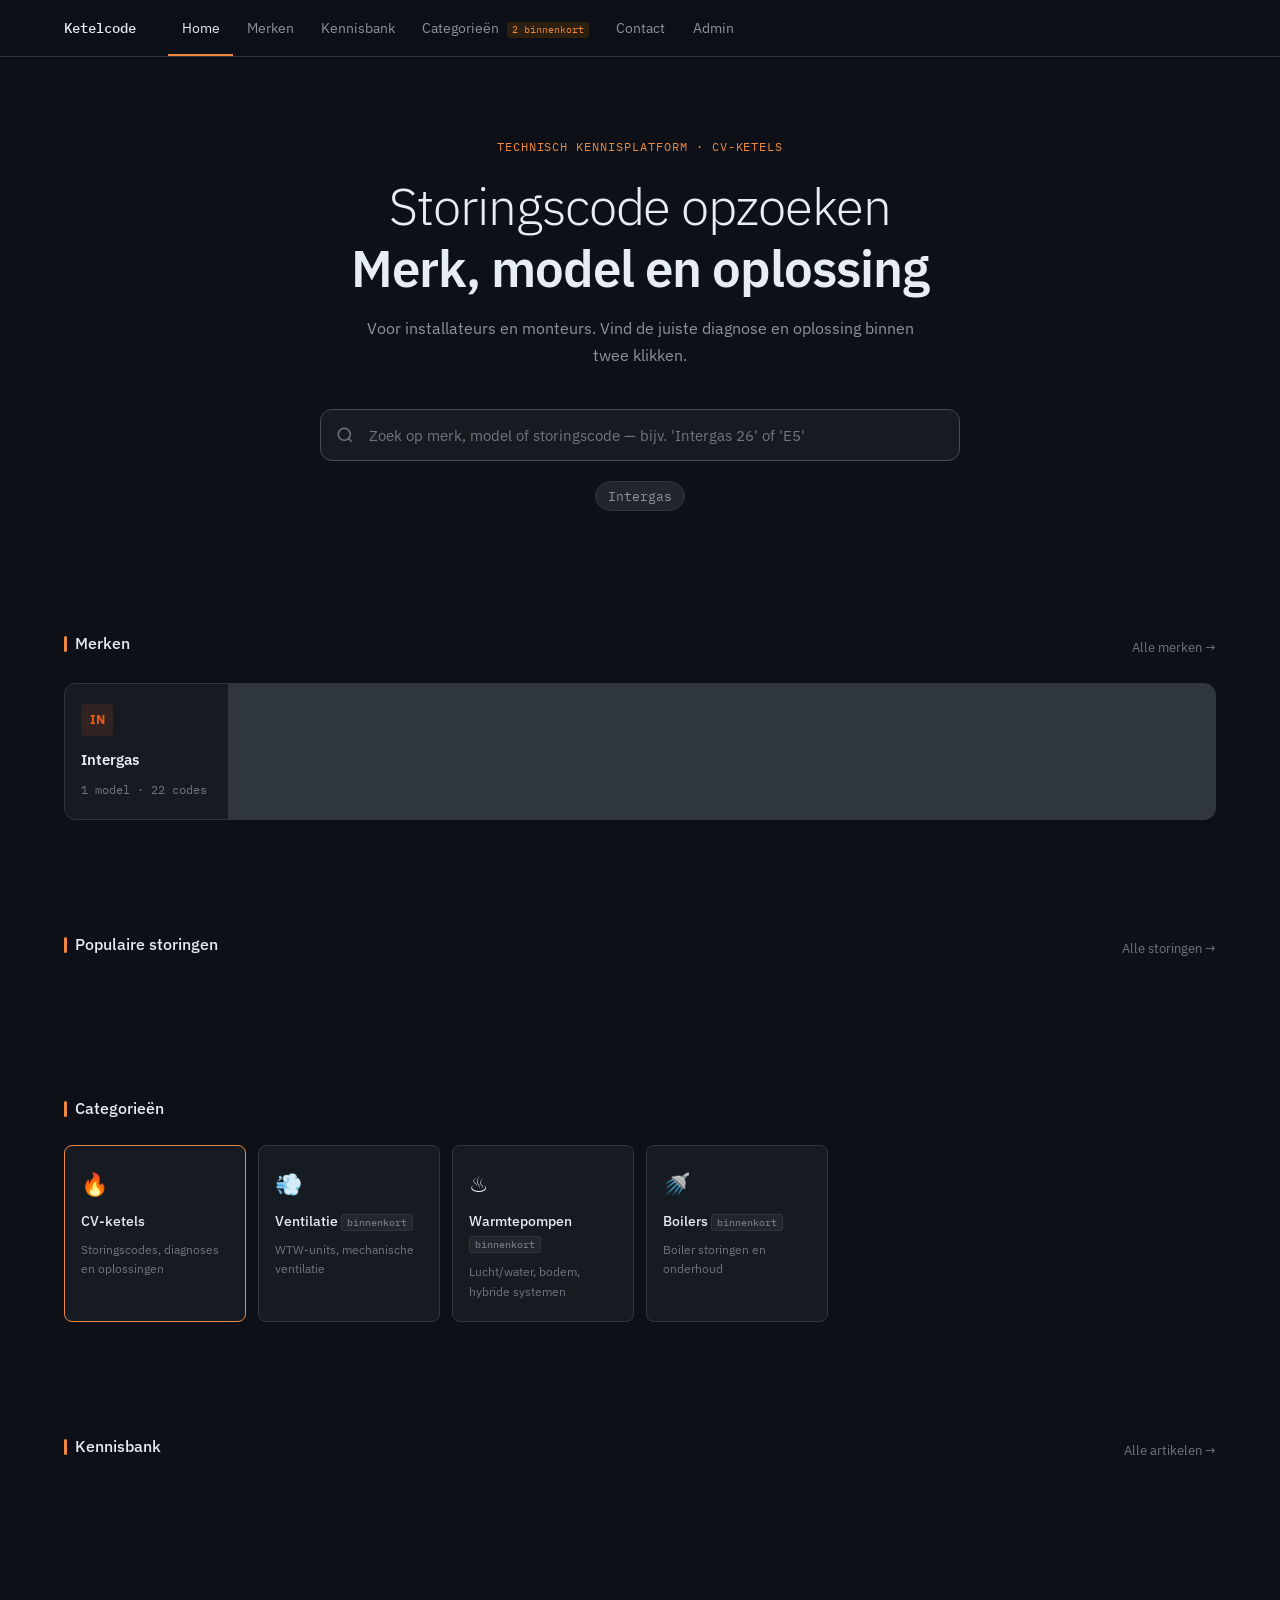
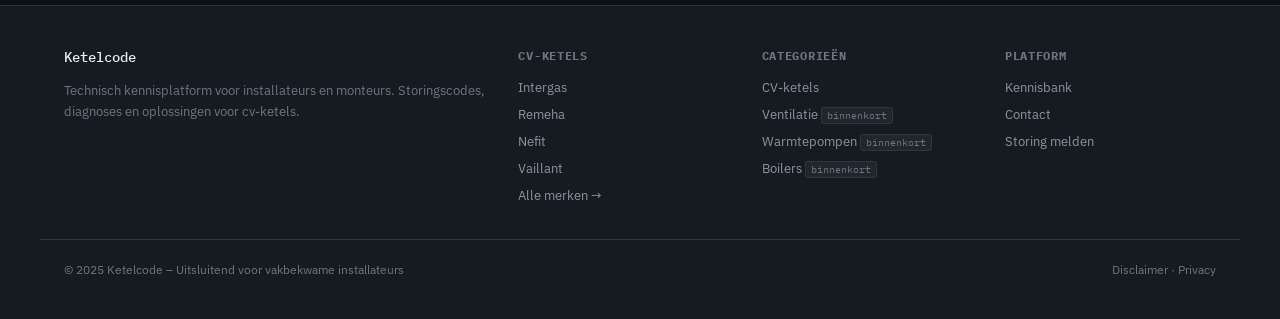
==== commit dc6f8d82: "alles opgefrist alweer" ====
--- a/index.html
+++ b/index.html
@@ -46,14 +46,7 @@
       <div class="search-results" id="search-results"></div>
     </div>
 
-    <div class="quick-tags">
-      <span class="quick-tag" onclick="openStoring('intergas','hre28','26')">Intergas 26</span>
-      <span class="quick-tag" onclick="openStoring('remeha','avanta','e5')">Remeha E5</span>
-      <span class="quick-tag" onclick="openStoring('nefit','trendline','6a')">Nefit 6A</span>
-      <span class="quick-tag" onclick="openStoring('vaillant','ecotec-plus','f22')">Vaillant F22</span>
-      <span class="quick-tag" onclick="openStoring('intergas','hre28','h07')">Intergas H07</span>
-      <span class="quick-tag" onclick="openStoring('bosch','condens7000','a23')">Bosch A23</span>
-    </div>
+    <div class="quick-tags" id="hero-quick-tags"></div>
   </div>
 
   <div class="container">
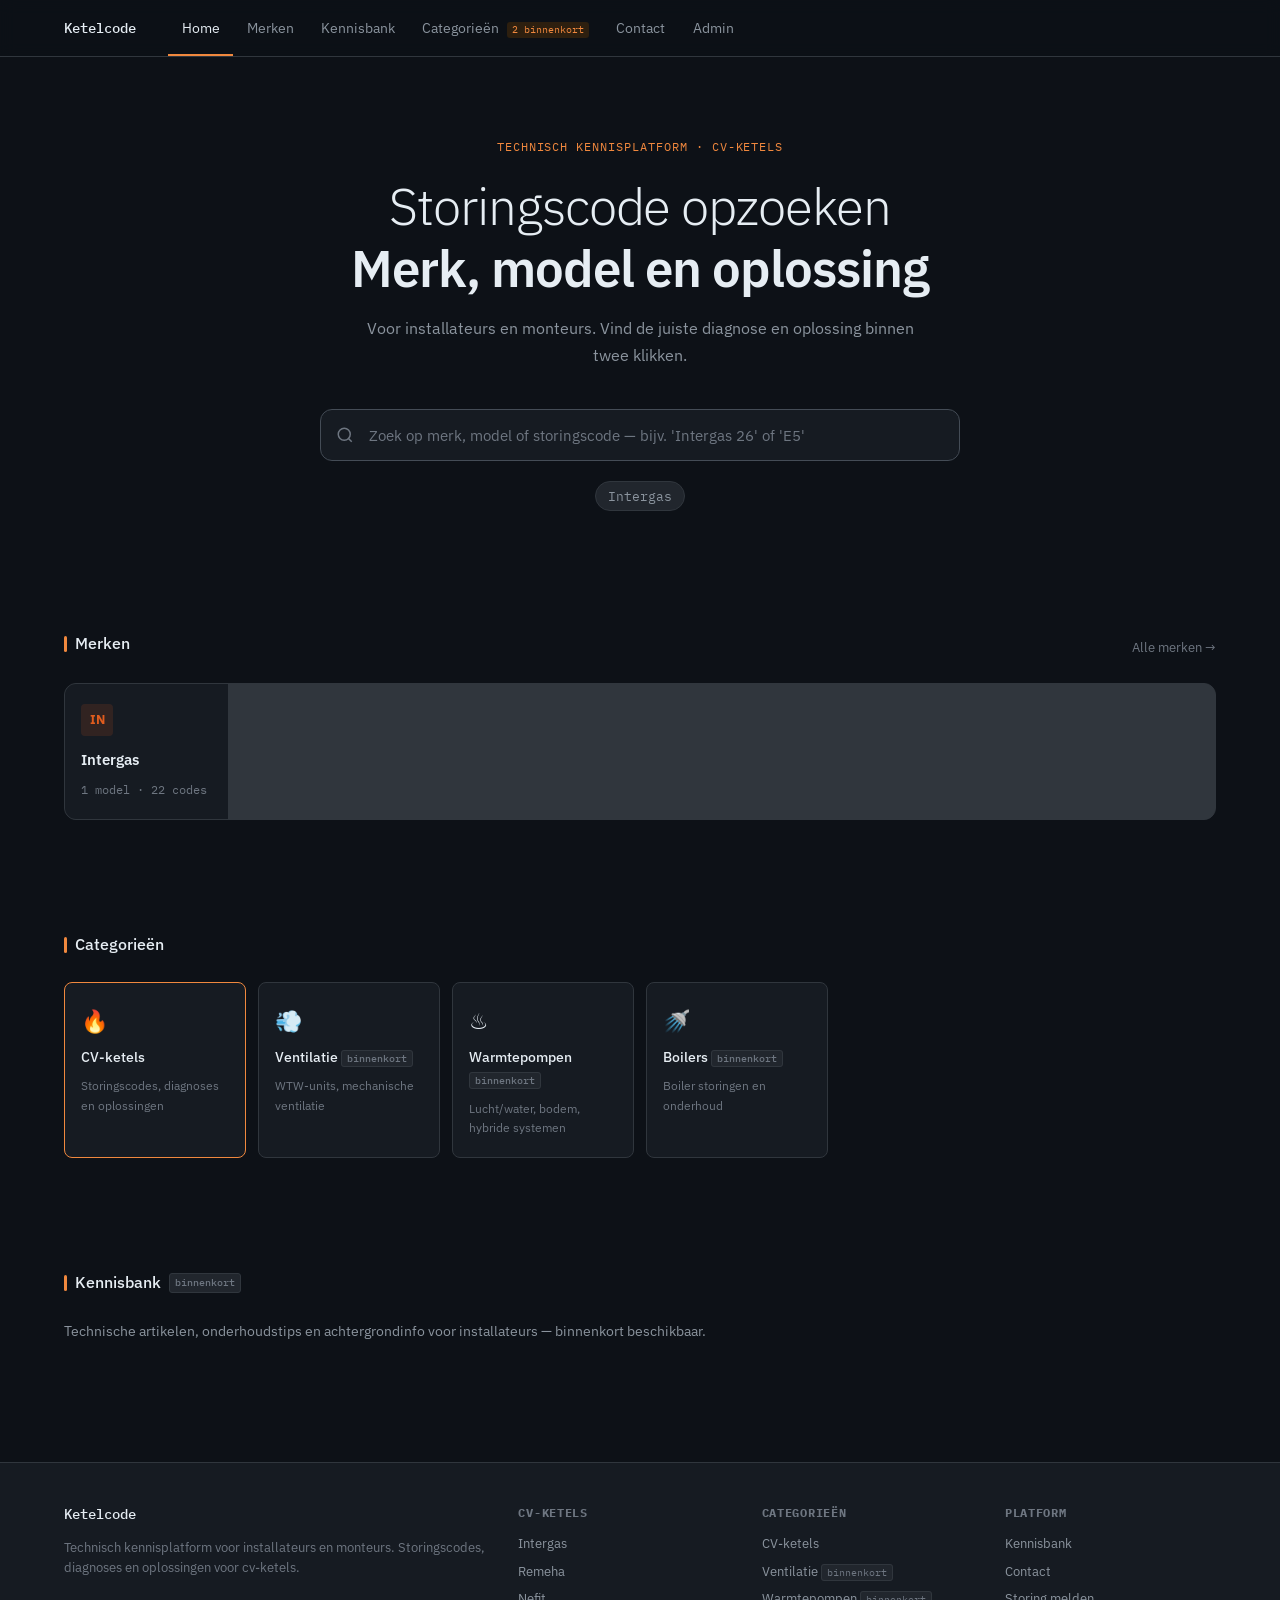
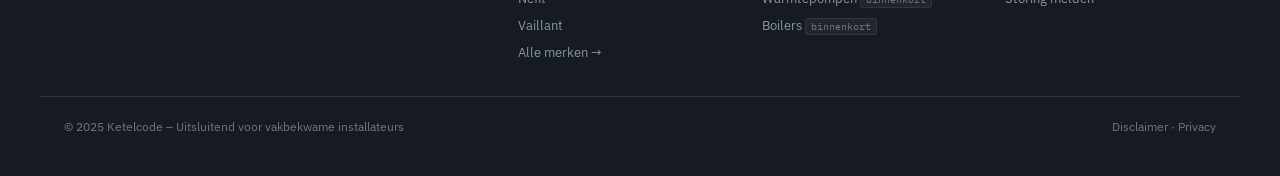
==== commit 154a9363: "Remove popular storingen, mark kennisbank as coming soon, and bust asset cache. Drops unused preview" ====
--- a/index.html
+++ b/index.html
@@ -7,7 +7,7 @@
 <meta name="description" content="Professioneel kennisplatform voor cv-ketel storingscodes. Zoek per merk, model en storingscode. Voor installateurs en monteurs.">
 <link rel="preconnect" href="https://fonts.googleapis.com">
 <link rel="stylesheet" href="https://fonts.googleapis.com/css2?family=IBM+Plex+Mono:wght@400;500&family=IBM+Plex+Sans:wght@300;400;500;600&display=swap">
-<link rel="stylesheet" href="assets/css/ketelcode.css">
+<link rel="stylesheet" href="assets/css/ketelcode.css?v=2">
 </head>
 <body>
 
@@ -61,14 +61,6 @@
 
     <div class="section">
       <div class="section-header">
-        <div class="section-title">Populaire storingen</div>
-        <span class="section-link" onclick="showPage('merken')">Alle storingen →</span>
-      </div>
-      <div class="popular-grid" id="popular-grid"></div>
-    </div>
-
-    <div class="section">
-      <div class="section-header">
         <div class="section-title">Categorieën</div>
       </div>
       <div class="cat-grid">
@@ -97,10 +89,9 @@
 
     <div class="section">
       <div class="section-header">
-        <div class="section-title">Kennisbank</div>
-        <span class="section-link" onclick="showPage('kennisbank')">Alle artikelen →</span>
-      </div>
-      <div class="kb-grid" id="home-kb-preview"></div>
+        <div class="section-title">Kennisbank <span class="soon-badge">binnenkort</span></div>
+      </div>
+      <p class="coming-soon-text">Technische artikelen, onderhoudstips en achtergrondinfo voor installateurs — binnenkort beschikbaar.</p>
     </div>
 
   </div>
@@ -158,7 +149,6 @@
               <th>Code</th>
               <th>Model</th>
               <th>Beschrijving</th>
-              <th>Ernst</th>
             </tr>
           </thead>
           <tbody id="merk-table-body"></tbody>
@@ -181,19 +171,12 @@
   </div>
   <div class="container">
     <div class="section">
-      <div class="filter-bar" id="model-filter-bar">
-        <button class="filter-btn active" onclick="filterModel('alle',this)">Alle</button>
-        <button class="filter-btn" onclick="filterModel('hoog',this)">🔴 Hoog</button>
-        <button class="filter-btn" onclick="filterModel('middel',this)">🟡 Middel</button>
-        <button class="filter-btn" onclick="filterModel('laag',this)">🟢 Laag</button>
-      </div>
       <div class="table-wrap">
         <table class="storingen-table" id="model-table">
           <thead>
             <tr>
               <th>Code</th>
               <th>Beschrijving</th>
-              <th>Ernst</th>
               <th></th>
             </tr>
           </thead>
@@ -237,13 +220,13 @@
         <span class="sep">›</span>
         <span class="current">Kennisbank</span>
       </div>
-      <h1>Kennisbank</h1>
+      <h1>Kennisbank <span class="soon-badge">binnenkort</span></h1>
       <p>Technische artikelen, onderhoudstips en achtergrondinfo voor installateurs.</p>
     </div>
   </div>
   <div class="container">
     <div class="section">
-      <div class="kb-grid" id="kennisbank-grid"></div>
+      <p class="coming-soon-text">De kennisbank wordt binnenkort aangevuld met artikelen voor installateurs.</p>
     </div>
   </div>
 </div>
@@ -326,6 +309,6 @@
   </div>
 </footer>
 
-<script src="assets/js/ketelcode.js"></script>
+<script src="assets/js/ketelcode.js?v=2"></script>
 </body>
 </html>
--- a/assets/css/ketelcode.css
+++ b/assets/css/ketelcode.css
@@ -351,17 +351,6 @@
   white-space: nowrap;
   display: inline-block;
 }
-.ernst-badge {
-  font-size: 11px;
-  font-family: var(--font-mono);
-  padding: 2px 8px;
-  border-radius: 3px;
-  white-space: nowrap;
-  display: inline-block;
-}
-.ernst-hoog { background: var(--c-red-dim); color: var(--c-red); }
-.ernst-middel { background: var(--c-amber-dim); color: var(--c-amber); }
-.ernst-laag { background: var(--c-green-dim); color: var(--c-green); }
 .table-wrap {
   background: var(--c-bg2);
   border: 1px solid var(--c-border);
@@ -587,54 +576,6 @@
 }
 
 /* ── KENNISBANK ── */
-.kb-grid {
-  display: grid;
-  grid-template-columns: repeat(auto-fill, minmax(300px, 1fr));
-  gap: 1rem;
-}
-.kb-card {
-  background: var(--c-bg2);
-  border: 1px solid var(--c-border);
-  border-radius: var(--radius-lg);
-  padding: 1.25rem;
-  cursor: pointer;
-  transition: border-color 0.12s;
-}
-.kb-card:hover { border-color: var(--c-border2); }
-.kb-tag {
-  font-size: 11px;
-  font-family: var(--font-mono);
-  color: var(--c-blue);
-  text-transform: uppercase;
-  letter-spacing: 0.05em;
-  margin-bottom: 0.5rem;
-}
-.kb-card h3 { font-size: 15px; font-weight: 500; color: var(--c-text); margin-bottom: 0.4rem; }
-.kb-card p { font-size: 13.5px; color: var(--c-text2); line-height: 1.5; }
-
-/* ── FILTER BAR ── */
-.filter-bar {
-  display: flex;
-  gap: 0.5rem;
-  flex-wrap: wrap;
-  margin-bottom: 1.25rem;
-}
-.filter-btn {
-  font-size: 12.5px;
-  font-family: var(--font-mono);
-  background: var(--c-bg3);
-  border: 1px solid var(--c-border);
-  color: var(--c-text2);
-  padding: 4px 12px;
-  border-radius: 4px;
-  cursor: pointer;
-  transition: all 0.1s;
-}
-.filter-btn:hover, .filter-btn.active {
-  background: var(--c-accent-dim);
-  border-color: var(--c-accent);
-  color: var(--c-accent);
-}
 
 /* ── BACK BUTTON ── */
 .back-btn {
@@ -698,34 +639,6 @@
 /* ── DIVIDER ── */
 .divider { border: none; border-top: 1px solid var(--c-border); margin: 2.5rem 0; }
 
-/* ── POPULAR STORINGEN ── */
-.popular-grid {
-  display: grid;
-  grid-template-columns: repeat(auto-fill, minmax(260px, 1fr));
-  gap: 0.75rem;
-}
-.popular-card {
-  background: var(--c-bg2);
-  border: 1px solid var(--c-border);
-  border-radius: var(--radius-md);
-  padding: 0.9rem 1rem;
-  cursor: pointer;
-  transition: border-color 0.12s;
-  display: flex;
-  gap: 0.75rem;
-  align-items: center;
-}
-.popular-card:hover { border-color: var(--c-accent); }
-.pop-code {
-  font-family: var(--font-mono);
-  font-size: 14px;
-  font-weight: 500;
-  color: var(--c-accent);
-  min-width: 50px;
-}
-.pop-info { flex: 1; }
-.pop-merk { font-size: 11px; color: var(--c-text3); font-family: var(--font-mono); }
-.pop-desc { font-size: 13.5px; color: var(--c-text); line-height: 1.3; }
 
 /* ── RESPONSIVE ── */
 @media (max-width: 768px) {
@@ -757,6 +670,13 @@
 .table-search:focus { border-color: var(--c-accent); }
 .table-search::placeholder { color: var(--c-text3); }
 
+.coming-soon-text {
+  font-size: 14px;
+  color: var(--c-text2);
+  line-height: 1.6;
+  max-width: 42rem;
+}
+
 /* ── SOON BADGE ── */
 .soon-badge {
   font-size: 10px;
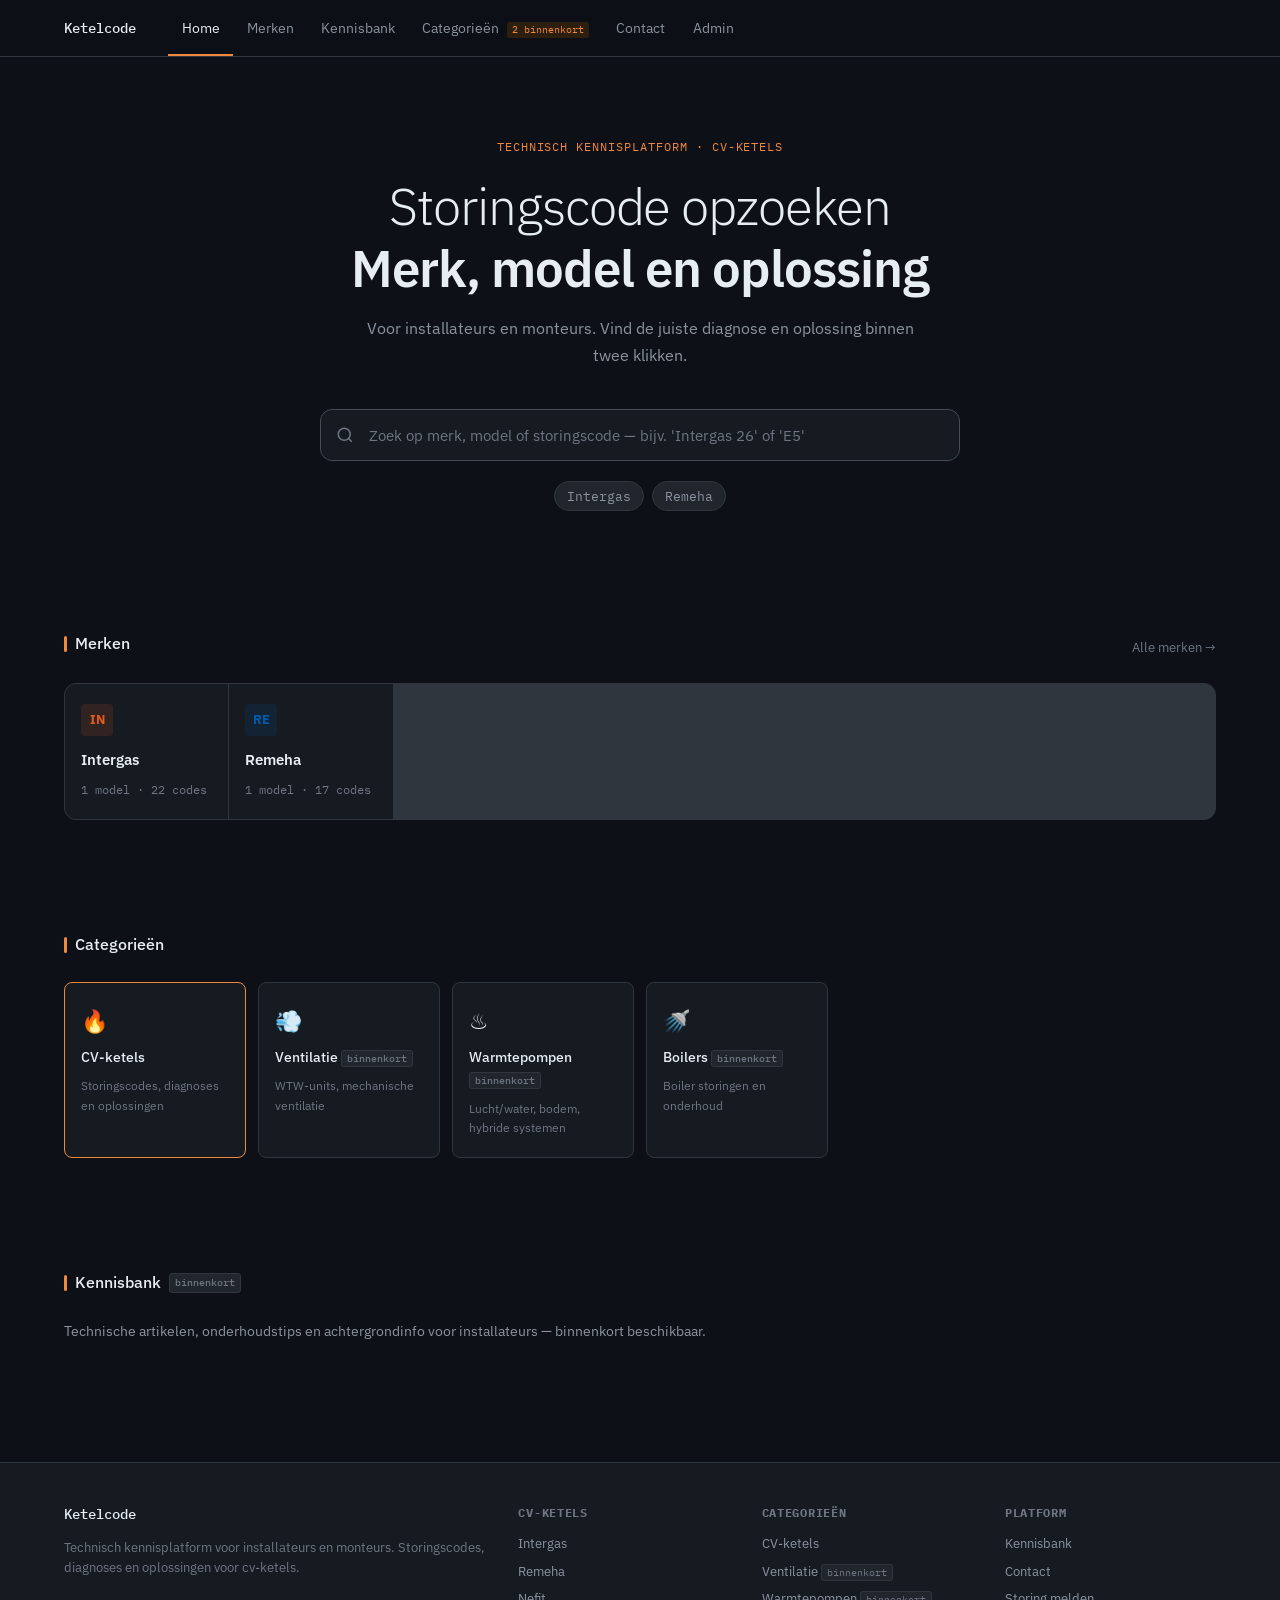
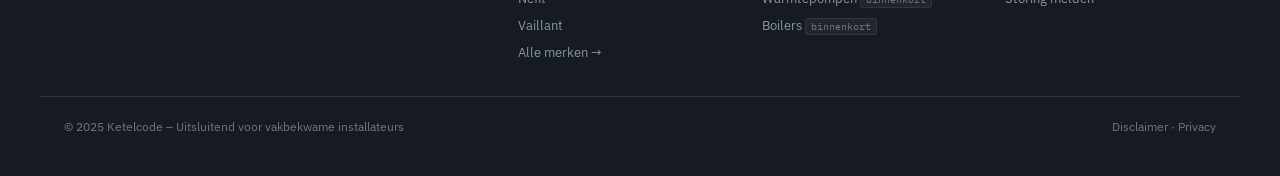
==== commit b76d048a: "avanta toegevoegd" ====
--- a/index.html
+++ b/index.html
@@ -309,6 +309,6 @@
   </div>
 </footer>
 
-<script src="assets/js/ketelcode.js?v=2"></script>
+<script src="assets/js/ketelcode.js?v=4"></script>
 </body>
 </html>
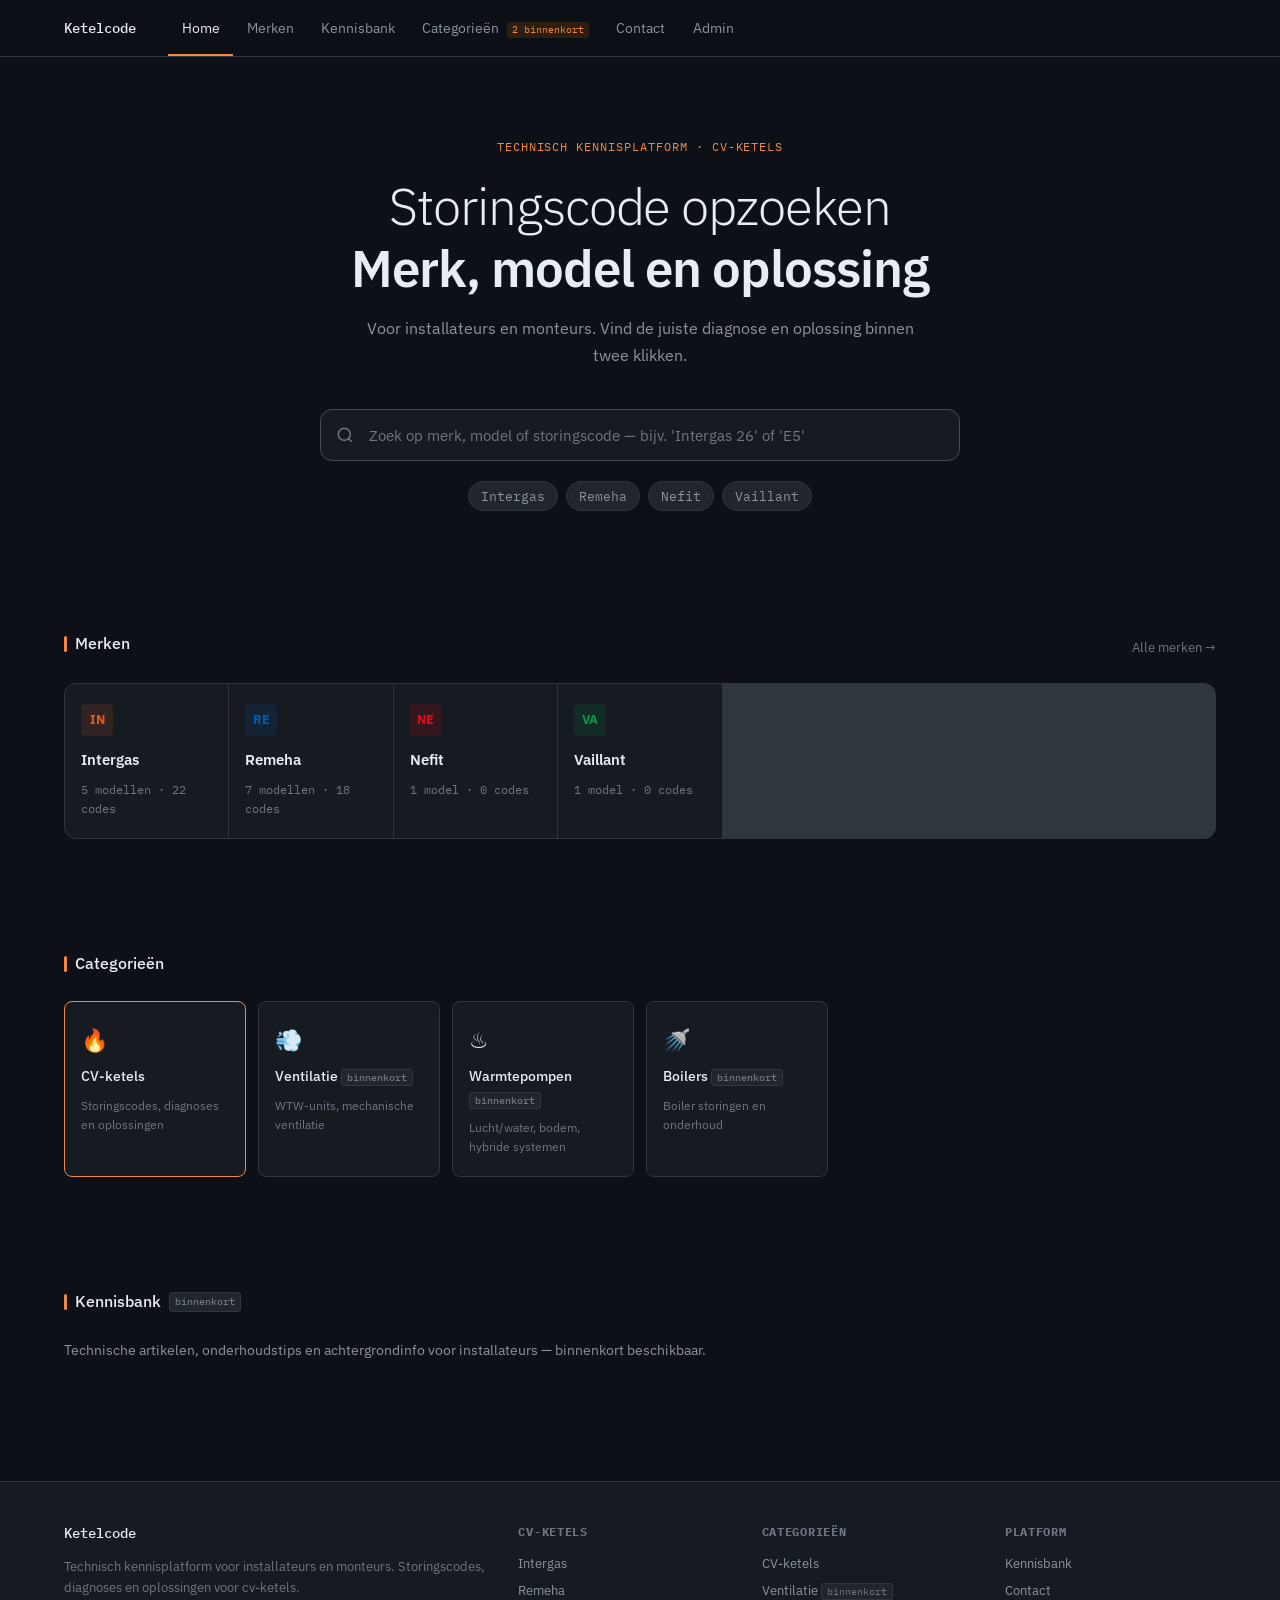
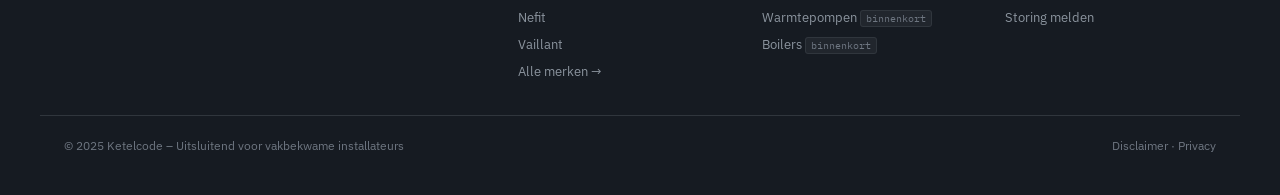
==== commit 3f585130: "yo" ====
--- a/index.html
+++ b/index.html
@@ -177,7 +177,6 @@
             <tr>
               <th>Code</th>
               <th>Beschrijving</th>
-              <th></th>
             </tr>
           </thead>
           <tbody id="model-table-body"></tbody>
